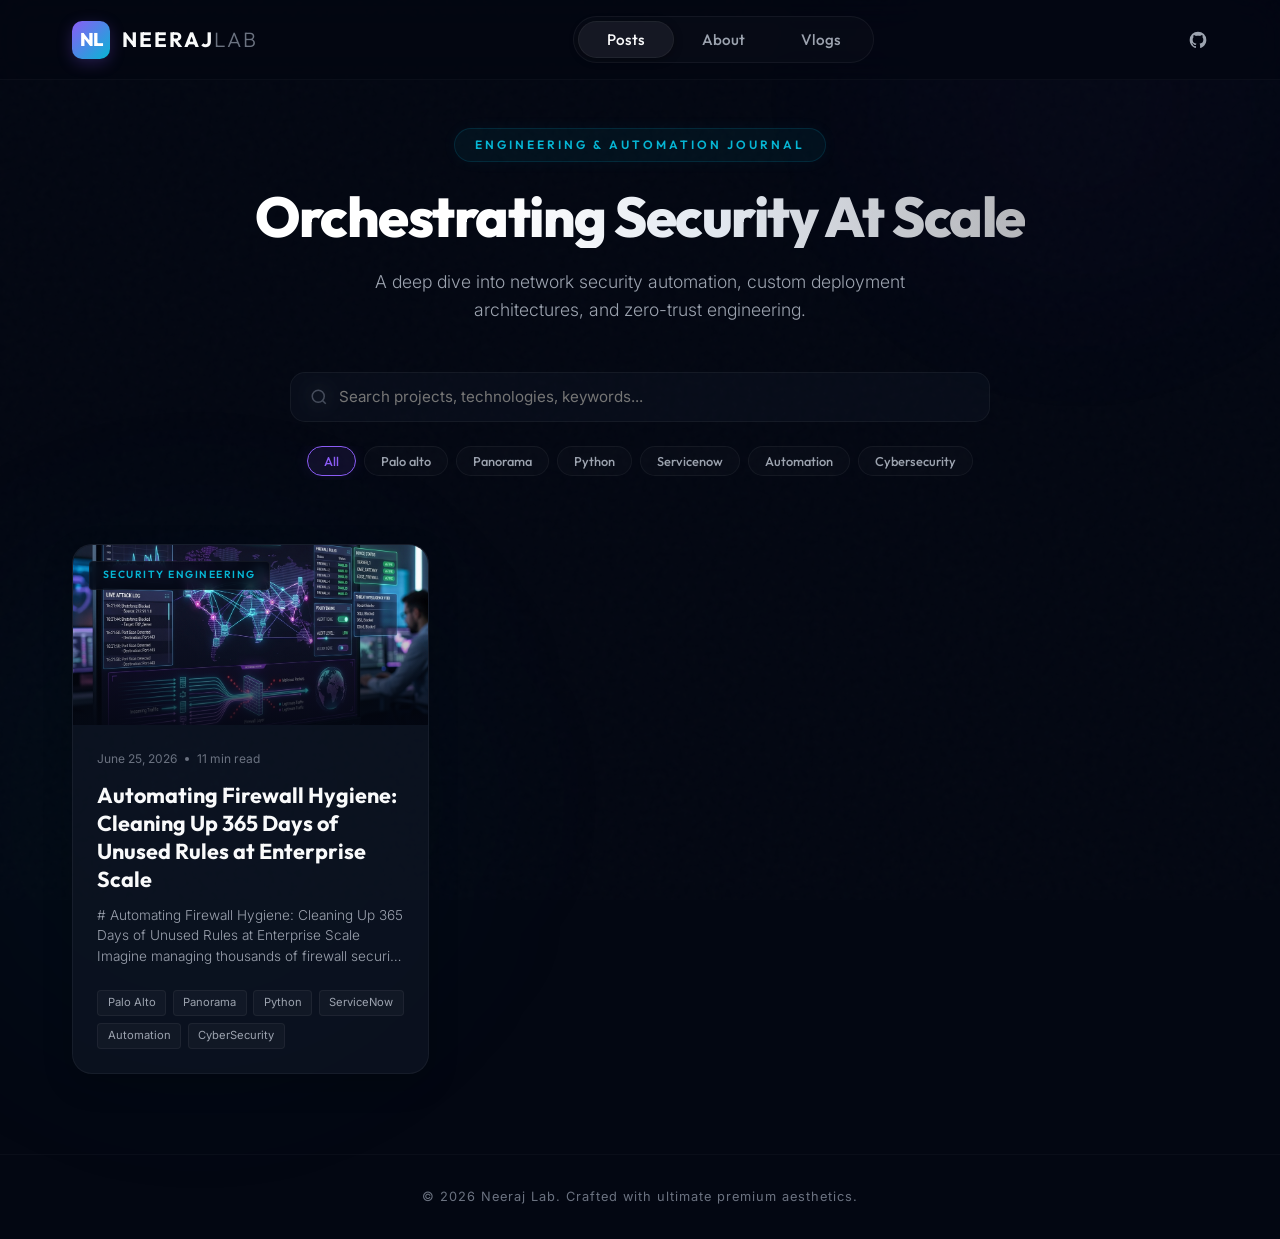
==== projects/index.html @ 839e4017 "feat: deploy premium portfolio portal and first sanitized blog post" ====
<!DOCTYPE html>
<html lang="en">
<head>
    <meta charset="UTF-8">
    <meta name="viewport" content="width=device-width, initial-scale=1.0">
    <title>Neeraj Lab | Projects & Engineering Journal</title>
    <link rel="preconnect" href="https://fonts.googleapis.com">
    <link rel="preconnect" href="https://fonts.gstatic.com" crossorigin>
    <link href="https://fonts.googleapis.com/css2?family=Inter:wght@300;400;500;600&family=Outfit:wght@200;300;400;600;700;800&family=Fira+Code:wght@400;500&display=swap" rel="stylesheet">
    <link rel="stylesheet" href="./style.css">
</head>
<body>
    <!-- Background Accents -->
    <div class="bg-glow bg-glow-1"></div>
    <div class="bg-glow bg-glow-2"></div>
    <div class="bg-noise"></div>

    <!-- Header Navigation -->
    <header class="navbar">
        <div class="nav-container">
            <a href="../" class="nav-brand">
                <span class="brand-symbol">NL</span>
                <span class="brand-text">NEERAJ<span class="dimmed">LAB</span></span>
            </a>
            
            <nav class="nav-tabs" role="tablist">
                <button class="tab-btn active" data-tab="posts" role="tab" aria-selected="true">
                    Posts
                </button>
                <button class="tab-btn" data-tab="about" role="tab" aria-selected="false">
                    About
                </button>
                <button class="tab-btn" data-tab="vlogs" role="tab" aria-selected="false">
                    Vlogs
                </button>
            </nav>
            
            <div class="nav-social">
                <a href="https://github.com/neerajlab" target="_blank" aria-label="GitHub" class="social-link">
                    <svg viewBox="0 0 24 24" width="20" height="20" fill="currentColor"><path d="M12 2A10 10 0 0 0 2 12c0 4.42 2.87 8.17 6.84 9.5.5.08.66-.23.66-.5v-1.69c-2.77.6-3.36-1.34-3.36-1.34-.46-1.16-1.11-1.47-1.11-1.47-.9-.62.07-.6.07-.6 1 .07 1.53 1.03 1.53 1.03.9 1.52 2.34 1.07 2.91.83.09-.65.35-1.09.63-1.34-2.22-.25-4.55-1.11-4.55-4.92 0-1.11.38-2 1.03-2.71-.1-.25-.45-1.29.1-2.64 0 0 .84-.27 2.75 1.02.79-.22 1.65-.33 2.5-.33.85 0 1.71.11 2.5.33 1.91-1.29 2.75-1.02 2.75-1.02.55 1.35.2 2.39.1 2.64.65.71 1.03 1.6 1.03 2.71 0 3.82-2.34 4.66-4.57 4.91.36.31.69.92.69 1.85V21c0 .27.16.59.67.5C19.14 20.16 22 16.42 22 12A10 10 0 0 0 12 2z"/></svg>
                </a>
            </div>
        </div>
    </header>

    <!-- Main Workspace Content -->
    <main class="main-content">
        
        <!-- ================= POSTS TAB ================= -->
        <section id="tab-posts" class="tab-panel active" role="tabpanel">
            <!-- Hero Banner -->
            <div class="hero-section">
                <div class="category-pill">Engineering & Automation Journal</div>
                <h1 class="hero-title">Orchestrating Security At Scale</h1>
                <p class="hero-desc">
                    A deep dive into network security automation, custom deployment architectures, and zero-trust engineering.
                </p>
                
                <!-- Search & Filters -->
                <div class="filter-bar">
                    <div class="search-box">
                        <svg class="search-icon" viewBox="0 0 24 24" width="18" height="18" fill="none" stroke="currentColor" stroke-width="2"><circle cx="11" cy="11" r="8"></circle><line x1="21" y1="21" x2="16.65" y2="16.65"></line></svg>
                        <input type="text" id="search-input" placeholder="Search projects, technologies, keywords...">
                    </div>
                    <div class="tag-filters-container">
                        <div class="tag-filters" id="tag-filters-list">
                            <button class="filter-tag active" data-tag="all">All</button>
                            <!-- Dynamically generated tags will go here -->
                        </div>
                    </div>
                </div>
            </div>

            <!-- Projects Grid -->
            <div class="projects-grid" id="projects-grid">
                <!-- Loading State -->
                <div class="loading-state">
                    <div class="spinner"></div>
                    <p>Fetching engineering assets...</p>
                </div>
            </div>
        </section>

        <!-- ================= ABOUT TAB ================= -->
        <section id="tab-about" class="tab-panel" role="tabpanel">
            <div class="about-container">
                <div class="about-hero">
                    <div class="about-avatar-container">
                        <div class="about-avatar">NL</div>
                    </div>
                    <h2 class="about-name">Neeraj</h2>
                    <p class="about-title">Network Security Automation Architect</p>
                    <p class="about-bio">
                        Specializing in programmatic network security, firewall lifecycle automation, and enterprise secure infrastructure orchestration. Leveraging Python, custom REST integrations, and modern automation pipelines to transform manual operations into bulletproof infrastructure-as-code.
                    </p>
                </div>

                <div class="about-details-grid">
                    <!-- Skills Panel -->
                    <div class="about-card glow-card">
                        <h3 class="about-card-title">Technical Expertise</h3>
                        <div class="skills-grid">
                            <div class="skill-category">
                                <h4>Network Security</h4>
                                <div class="skill-tags">
                                    <span>Palo Alto Panorama</span>
                                    <span>Firewall Hygiene</span>
                                    <span>ACL Orchestration</span>
                                    <span>Zero-Trust Architecture</span>
                                </div>
                            </div>
                            <div class="skill-category">
                                <h4>Automation & Dev</h4>
                                <div class="skill-tags">
                                    <span>Python</span>
                                    <span>REST APIs</span>
                                    <span>SQL / SQLite</span>
                                    <span>CI/CD Pipelines</span>
                                    <span>Bash / PowerShell</span>
                                </div>
                            </div>
                            <div class="skill-category">
                                <h4>Integrations</h4>
                                <div class="skill-tags">
                                    <span>ServiceNow ITSM</span>
                                    <span>Microsoft Entra SSO</span>
                                    <span>XML/JSON Parsing</span>
                                    <span>Orchestration Hubs</span>
                                </div>
                            </div>
                        </div>
                    </div>

                    <!-- Core Philosophy Panel -->
                    <div class="about-card glow-card">
                        <h3 class="about-card-title">Operational Philosophy</h3>
                        <ul class="philosophy-list">
                            <li>
                                <strong>Safety First:</strong> Automation should never increase risk. Every pipeline must incorporate deterministic validation gates and human-in-the-loop review checks.
                            </li>
                            <li>
                                <strong>No Bloat:</strong> Design software that operates with minimal external dependencies. Lean architectures are easier to maintain, review, and secure.
                            </li>
                            <li>
                                <strong>Complete Visibility:</strong> A script is not enough. Enterprise solutions require logging, state management, and intuitive visual dashboarding to allow cross-team collaboration.
                            </li>
                        </ul>
                    </div>
                </div>
            </div>
        </section>

        <!-- ================= VLOGS TAB ================= -->
        <section id="tab-vlogs" class="tab-panel" role="tabpanel">
            <div class="vlogs-container">
                <div class="hero-section">
                    <div class="category-pill">Demonstrations & Video Logs</div>
                    <h1 class="hero-title">Video Walkthroughs</h1>
                    <p class="hero-desc">
                        Watch high-fidelity demonstrations of security dashboards, deployment pipelines, and automation tools in action.
                    </p>
                </div>

                <div class="vlogs-grid" id="vlogs-grid">
                    <!-- Dynamic or Static Vlog showcases will go here -->
                    <div class="vlog-card glow-card">
                        <div class="vlog-video-wrapper">
                            <img src="./assets/demo_walkthrough.gif" alt="Automated Firewall Hygiene Pipeline Demo Walkthrough" style="width: 100%; height: 100%; object-fit: cover; display: block;">
                        </div>
                        <div class="vlog-info">
                            <span class="vlog-date">June 25, 2026</span>
                            <h3 class="vlog-title">Automated Firewall Hygiene System Demo</h3>
                            <p class="vlog-desc">
                                A comprehensive walkthrough of the 5-stage firewall hygiene dashboard. Witness the ServiceNow user resolution, the review decision portal, and the automated Palo Alto Panorama XML API policy execution.
                            </p>
                        </div>
                    </div>
                </div>
            </div>
        </section>
    </main>

    <!-- Immersive Reading Overlay -->
    <div class="post-overlay" id="post-overlay" aria-hidden="true" role="dialog">
        <div class="overlay-container">
            <!-- Close Button -->
            <button class="close-overlay-btn" id="close-overlay" aria-label="Close article">
                <svg viewBox="0 0 24 24" width="24" height="24" fill="none" stroke="currentColor" stroke-width="2"><line x1="18" y1="6" x2="6" y2="18"></line><line x1="6" y1="6" x2="18" y2="18"></line></svg>
            </button>

            <!-- Article Body Wrapper -->
            <article class="article-content" id="article-content">
                <!-- Dynamic content injected here -->
            </article>
        </div>
    </div>

    <!-- Footer -->
    <footer class="footer">
        <p>&copy; 2026 Neeraj Lab. Crafted with ultimate premium aesthetics.</p>
    </footer>

    <script src="./script.js"></script>
</body>
</html>
---- projects/style.css ----
/* Core Theme Variables */
:root {
    --bg-color: #030712;
    --card-bg: rgba(17, 24, 39, 0.6);
    --card-border: rgba(255, 255, 255, 0.05);
    --card-border-hover: rgba(139, 92, 246, 0.3);
    --text-primary: #f9fafb;
    --text-secondary: #9ca3af;
    --text-muted: #6b7280;
    
    /* Luxury Accents */
    --accent-color: #8b5cf6;       /* Hyper Violet */
    --accent-cyan: #06b6d4;        /* Electric Cyan */
    --accent-glow-1: rgba(139, 92, 246, 0.06);
    --accent-glow-2: rgba(6, 182, 212, 0.06);
    
    /* Layout */
    --max-width: 1200px;
    --navbar-height: 80px;
    
    /* Typography */
    --font-heading: 'Outfit', sans-serif;
    --font-body: 'Inter', sans-serif;
    --font-mono: 'Fira Code', monospace;
}

/* Base Resets */
* {
    box-sizing: border-box;
    margin: 0;
    padding: 0;
}

body {
    background-color: var(--bg-color);
    color: var(--text-primary);
    font-family: var(--font-body);
    line-height: 1.6;
    overflow-x: hidden;
    min-height: 100vh;
    position: relative;
}

/* Premium Background Effects */
.bg-glow {
    position: fixed;
    border-radius: 50%;
    filter: blur(120px);
    pointer-events: none;
    z-index: -2;
    opacity: 0.8;
}

.bg-glow-1 {
    width: 600px;
    height: 600px;
    background: radial-gradient(circle, var(--accent-glow-1) 0%, rgba(0,0,0,0) 70%);
    top: -200px;
    right: -100px;
}

.bg-glow-2 {
    width: 800px;
    height: 800px;
    background: radial-gradient(circle, var(--accent-glow-2) 0%, rgba(0,0,0,0) 70%);
    bottom: -300px;
    left: -200px;
}

.bg-noise {
    position: fixed;
    top: 0;
    left: 0;
    width: 100%;
    height: 100%;
    background-image: url("data:image/svg+xml,%3Csvg viewBox='0 0 200 200' xmlns='http://www.w3.org/2000/svg'%3E%3Cfilter id='noiseFilter'%3E%3CfeTurbulence type='fractalNoise' baseFrequency='0.65' numOctaves='3' stitchTiles='stitch'/%3E%3C/filter%3E%3Crect width='100%25' height='100%25' filter='url(%23noiseFilter)' opacity='0.015'/%3E%3C/svg%3E");
    pointer-events: none;
    z-index: -1;
}

/* Custom Scrollbar */
::-webkit-scrollbar {
    width: 8px;
    height: 8px;
}

::-webkit-scrollbar-track {
    background: #030712;
}

::-webkit-scrollbar-thumb {
    background: rgba(255, 255, 255, 0.1);
    border-radius: 10px;
    border: 2px solid #030712;
}

::-webkit-scrollbar-thumb:hover {
    background: var(--accent-color);
}

/* Navbar */
.navbar {
    position: fixed;
    top: 0;
    left: 0;
    width: 100%;
    height: var(--navbar-height);
    background: rgba(3, 7, 18, 0.7);
    backdrop-filter: blur(20px);
    -webkit-backdrop-filter: blur(20px);
    border-bottom: 1px solid rgba(255, 255, 255, 0.03);
    z-index: 100;
    display: flex;
    align-items: center;
}

.nav-container {
    width: 100%;
    max-width: var(--max-width);
    margin: 0 auto;
    padding: 0 2rem;
    display: flex;
    justify-content: space-between;
    align-items: center;
}

.nav-brand {
    display: flex;
    align-items: center;
    gap: 0.75rem;
    text-decoration: none;
    color: var(--text-primary);
}

.brand-symbol {
    background: linear-gradient(135deg, var(--accent-color) 0%, var(--accent-cyan) 100%);
    color: #ffffff;
    font-family: var(--font-heading);
    font-weight: 800;
    font-size: 1.15rem;
    width: 38px;
    height: 38px;
    display: flex;
    align-items: center;
    justify-content: center;
    border-radius: 10px;
    box-shadow: 0 4px 15px rgba(139, 92, 246, 0.25);
    letter-spacing: -1px;
}

.brand-text {
    font-family: var(--font-heading);
    font-weight: 700;
    font-size: 1.3rem;
    letter-spacing: 2px;
}

.brand-text .dimmed {
    color: var(--text-muted);
    font-weight: 300;
}

.nav-tabs {
    display: flex;
    background: rgba(255, 255, 255, 0.02);
    padding: 4px;
    border-radius: 30px;
    border: 1px solid rgba(255, 255, 255, 0.05);
}

.tab-btn {
    font-family: var(--font-heading);
    background: none;
    border: none;
    color: var(--text-secondary);
    padding: 0.5rem 1.75rem;
    font-size: 0.95rem;
    font-weight: 500;
    cursor: pointer;
    border-radius: 20px;
    transition: all 0.3s cubic-bezier(0.16, 1, 0.3, 1);
}

.tab-btn:hover {
    color: var(--text-primary);
}

.tab-btn.active {
    background: rgba(255, 255, 255, 0.06);
    color: var(--text-primary);
    box-shadow: 0 2px 10px rgba(0, 0, 0, 0.3);
    border: 1px solid rgba(255, 255, 255, 0.05);
}

.nav-social {
    display: flex;
    align-items: center;
}

.social-link {
    color: var(--text-secondary);
    transition: color 0.3s ease;
    display: flex;
    align-items: center;
}

.social-link:hover {
    color: var(--accent-cyan);
}

/* Main Content Wrapper */
.main-content {
    max-width: var(--max-width);
    margin: 0 auto;
    padding: calc(var(--navbar-height) + 3rem) 2rem 5rem 2rem;
    min-height: calc(100vh - var(--navbar-height));
}

/* Tab Panels */
.tab-panel {
    display: none;
    animation: panelFadeIn 0.6s cubic-bezier(0.16, 1, 0.3, 1) forwards;
}

.tab-panel.active {
    display: block;
}

@keyframes panelFadeIn {
    from {
        opacity: 0;
        transform: translateY(15px);
    }
    to {
        opacity: 1;
        transform: translateY(0);
    }
}

/* Hero Section */
.hero-section {
    display: flex;
    flex-direction: column;
    align-items: center;
    text-align: center;
    margin-bottom: 4rem;
}

.category-pill {
    font-family: var(--font-heading);
    font-size: 0.75rem;
    font-weight: 600;
    text-transform: uppercase;
    letter-spacing: 3px;
    color: var(--accent-cyan);
    background: rgba(6, 182, 212, 0.06);
    border: 1px solid rgba(6, 182, 212, 0.15);
    padding: 0.4rem 1.25rem;
    border-radius: 50px;
    margin-bottom: 1.5rem;
    box-shadow: 0 0 15px rgba(6, 182, 212, 0.05);
}

.hero-title {
    font-family: var(--font-heading);
    font-size: 3.5rem;
    font-weight: 800;
    letter-spacing: -1.5px;
    line-height: 1.1;
    background: linear-gradient(to right, #ffffff 30%, #e2e8f0 60%, rgba(255,255,255,0.7));
    -webkit-background-clip: text;
    -webkit-text-fill-color: transparent;
    margin-bottom: 1.25rem;
    max-width: 800px;
}

.hero-desc {
    font-size: 1.1rem;
    color: var(--text-secondary);
    font-weight: 300;
    max-width: 600px;
    line-height: 1.6;
    margin-bottom: 3rem;
}

/* Filter Bar */
.filter-bar {
    width: 100%;
    max-width: 700px;
    display: flex;
    flex-direction: column;
    gap: 1.5rem;
    align-items: center;
}

.search-box {
    width: 100%;
    position: relative;
    display: flex;
    align-items: center;
}

.search-icon {
    position: absolute;
    left: 1.25rem;
    color: var(--text-muted);
    pointer-events: none;
    transition: color 0.3s ease;
}

#search-input {
    width: 100%;
    padding: 0.9rem 1.25rem 0.9rem 3rem;
    background: rgba(17, 24, 39, 0.4);
    border: 1px solid rgba(255, 255, 255, 0.05);
    border-radius: 15px;
    color: var(--text-primary);
    font-family: var(--font-body);
    font-size: 0.95rem;
    outline: none;
    transition: all 0.3s cubic-bezier(0.16, 1, 0.3, 1);
    backdrop-filter: blur(10px);
}

#search-input:focus {
    border-color: var(--accent-color);
    box-shadow: 0 0 20px rgba(139, 92, 246, 0.15);
    background: rgba(17, 24, 39, 0.6);
}

#search-input:focus + .search-icon {
    color: var(--accent-color);
}

.tag-filters-container {
    width: 100%;
    overflow-x: auto;
    padding-bottom: 4px;
    display: flex;
    justify-content: center;
}

/* Hide scrollbar for tag filters container */
.tag-filters-container::-webkit-scrollbar {
    display: none;
}

.tag-filters {
    display: flex;
    gap: 0.5rem;
    flex-wrap: nowrap;
}

.filter-tag {
    font-family: var(--font-heading);
    background: rgba(255, 255, 255, 0.02);
    border: 1px solid rgba(255, 255, 255, 0.05);
    color: var(--text-secondary);
    padding: 0.4rem 1rem;
    border-radius: 30px;
    font-size: 0.8rem;
    font-weight: 500;
    cursor: pointer;
    white-space: nowrap;
    transition: all 0.3s ease;
}

.filter-tag:hover {
    color: var(--text-primary);
    border-color: rgba(255, 255, 255, 0.15);
    background: rgba(255, 255, 255, 0.04);
}

.filter-tag.active {
    background: rgba(139, 92, 246, 0.1);
    color: var(--accent-color);
    border-color: var(--accent-color);
    box-shadow: 0 0 15px rgba(139, 92, 246, 0.1);
}

/* Glow Cards & Grids */
.projects-grid {
    display: grid;
    grid-template-columns: repeat(auto-fill, minmax(340px, 1fr));
    gap: 2rem;
    margin-top: 2rem;
}

.glow-card {
    background: var(--card-bg);
    border: 1px solid var(--card-border);
    border-radius: 20px;
    overflow: hidden;
    position: relative;
    display: flex;
    flex-direction: column;
    transition: all 0.4s cubic-bezier(0.16, 1, 0.3, 1);
    backdrop-filter: blur(15px);
    -webkit-backdrop-filter: blur(15px);
    box-shadow: 0 10px 30px rgba(0, 0, 0, 0.2);
}

.glow-card:hover {
    transform: translateY(-5px);
    border-color: var(--card-border-hover);
    box-shadow: 0 20px 40px rgba(139, 92, 246, 0.1);
}

/* Card Visuals */
.card-banner {
    width: 100%;
    height: 180px;
    overflow: hidden;
    position: relative;
    background: #111827;
}

.card-banner img {
    width: 100%;
    height: 100%;
    object-cover: cover;
    object-fit: cover;
    transition: transform 0.6s cubic-bezier(0.16, 1, 0.3, 1);
}

.glow-card:hover .card-banner img {
    transform: scale(1.05);
}

.card-banner-overlay {
    position: absolute;
    top: 0;
    left: 0;
    width: 100%;
    height: 100%;
    background: linear-gradient(to bottom, rgba(3, 7, 18, 0) 40%, rgba(3, 7, 18, 0.85) 100%);
}

.card-category {
    position: absolute;
    top: 1rem;
    left: 1rem;
    background: rgba(3, 7, 18, 0.8);
    backdrop-filter: blur(5px);
    border: 1px solid rgba(255, 255, 255, 0.05);
    color: var(--accent-cyan);
    font-family: var(--font-heading);
    font-size: 0.65rem;
    font-weight: 600;
    text-transform: uppercase;
    letter-spacing: 1.5px;
    padding: 0.3rem 0.8rem;
    border-radius: 4px;
}

/* Card Info */
.card-info {
    padding: 1.5rem;
    display: flex;
    flex-direction: column;
    flex-grow: 1;
    gap: 0.75rem;
}

.card-meta {
    display: flex;
    align-items: center;
    gap: 0.5rem;
    font-size: 0.75rem;
    color: var(--text-muted);
}

.card-meta-dot {
    width: 4px;
    height: 4px;
    border-radius: 50%;
    background-color: var(--text-muted);
}

.card-title {
    font-family: var(--font-heading);
    font-size: 1.35rem;
    font-weight: 700;
    color: var(--text-primary);
    line-height: 1.3;
    transition: color 0.3s ease;
}

.glow-card:hover .card-title {
    color: var(--accent-color);
}

.card-desc {
    font-size: 0.85rem;
    color: var(--text-secondary);
    font-weight: 300;
    line-height: 1.5;
    /* Limit to 3 lines */
    display: -webkit-box;
    -webkit-line-clamp: 3;
    -webkit-box-orient: vertical;
    overflow: hidden;
}

.card-tags {
    display: flex;
    flex-wrap: wrap;
    gap: 0.4rem;
    margin-top: auto;
    padding-top: 0.75rem;
}

.card-tag {
    font-size: 0.7rem;
    color: var(--text-secondary);
    background: rgba(255, 255, 255, 0.03);
    border: 1px solid rgba(255, 255, 255, 0.05);
    padding: 0.2rem 0.6rem;
    border-radius: 4px;
}

/* Loading & Empty States */
.loading-state, .empty-state {
    grid-column: 1 / -1;
    display: flex;
    flex-direction: column;
    align-items: center;
    justify-content: center;
    padding: 6rem 2rem;
    text-align: center;
    gap: 1rem;
    background: var(--card-bg);
    border: 1px solid var(--card-border);
    border-radius: 20px;
    backdrop-filter: blur(10px);
}

.spinner {
    width: 40px;
    height: 40px;
    border: 3px solid rgba(139, 92, 246, 0.1);
    border-top: 3px solid var(--accent-color);
    border-radius: 50%;
    animation: spin 1s linear infinite;
}

@keyframes spin {
    to { transform: rotate(360deg); }
}

.empty-state p {
    color: var(--text-secondary);
    font-size: 1rem;
    font-weight: 300;
}

/* ================= ABOUT SECTION ================= */
.about-container {
    max-width: 800px;
    margin: 0 auto;
    display: flex;
    flex-direction: column;
    gap: 3rem;
}

.about-hero {
    text-align: center;
    display: flex;
    flex-direction: column;
    align-items: center;
    gap: 1rem;
}

.about-avatar-container {
    position: relative;
    margin-bottom: 0.5rem;
}

.about-avatar {
    width: 100px;
    height: 100px;
    border-radius: 50%;
    background: linear-gradient(135deg, var(--accent-color) 0%, var(--accent-cyan) 100%);
    color: #ffffff;
    font-family: var(--font-heading);
    font-weight: 800;
    font-size: 2.5rem;
    display: flex;
    align-items: center;
    justify-content: center;
    box-shadow: 0 10px 25px rgba(139, 92, 246, 0.3);
}

.about-avatar-container::after {
    content: '';
    position: absolute;
    top: -5px;
    left: -5px;
    right: -5px;
    bottom: -5px;
    border-radius: 50%;
    border: 1px solid rgba(139, 92, 246, 0.3);
    animation: pulseAvatar 3s infinite linear;
}

@keyframes pulseAvatar {
    0% { transform: scale(1); opacity: 0.8; }
    50% { transform: scale(1.05); opacity: 0.4; }
    100% { transform: scale(1); opacity: 0.8; }
}

.about-name {
    font-family: var(--font-heading);
    font-size: 2.25rem;
    font-weight: 800;
}

.about-title {
    font-family: var(--font-heading);
    font-size: 1rem;
    font-weight: 500;
    text-transform: uppercase;
    letter-spacing: 2px;
    color: var(--accent-cyan);
}

.about-bio {
    font-size: 1.05rem;
    color: var(--text-secondary);
    font-weight: 300;
    line-height: 1.7;
    margin-top: 0.5rem;
}

.about-details-grid {
    display: grid;
    grid-template-columns: 1fr;
    gap: 2rem;
}

@media (min-width: 768px) {
    .about-details-grid {
        grid-template-columns: 1fr 1fr;
    }
}

.about-card {
    padding: 2rem;
}

.about-card-title {
    font-family: var(--font-heading);
    font-size: 1.35rem;
    font-weight: 700;
    margin-bottom: 1.5rem;
    position: relative;
    padding-bottom: 0.5rem;
}

.about-card-title::after {
    content: '';
    position: absolute;
    bottom: 0;
    left: 0;
    width: 40px;
    height: 2px;
    background: var(--accent-color);
}

.skills-grid {
    display: flex;
    flex-direction: column;
    gap: 1.25rem;
}

.skill-category h4 {
    font-family: var(--font-heading);
    font-size: 0.9rem;
    font-weight: 600;
    color: var(--text-primary);
    margin-bottom: 0.5rem;
}

.skill-tags {
    display: flex;
    flex-wrap: wrap;
    gap: 0.5rem;
}

.skill-tags span {
    font-size: 0.75rem;
    background: rgba(255, 255, 255, 0.03);
    border: 1px solid rgba(255, 255, 255, 0.05);
    color: var(--text-secondary);
    padding: 0.3rem 0.75rem;
    border-radius: 30px;
}

.philosophy-list {
    list-style: none;
    display: flex;
    flex-direction: column;
    gap: 1.25rem;
}

.philosophy-list li {
    font-size: 0.9rem;
    color: var(--text-secondary);
    position: relative;
    padding-left: 1.5rem;
}

.philosophy-list li::before {
    content: '→';
    position: absolute;
    left: 0;
    top: 0;
    color: var(--accent-color);
    font-weight: 700;
}

/* ================= VLOGS SECTION ================= */
.vlogs-container {
    max-width: 1000px;
    margin: 0 auto;
}

.vlogs-grid {
    display: grid;
    grid-template-columns: repeat(auto-fill, minmax(400px, 1fr));
    gap: 2.5rem;
    margin-top: 2rem;
}

@media (max-width: 600px) {
    .vlogs-grid {
        grid-template-columns: 1fr;
    }
}

.vlog-card {
    display: flex;
    flex-direction: column;
    overflow: hidden;
}

.vlog-video-wrapper {
    position: relative;
    width: 100%;
    padding-top: 56.25%; /* 16:9 Aspect Ratio */
    background: #0d1117;
}

.vlog-video-placeholder {
    position: absolute;
    top: 0;
    left: 0;
    width: 100%;
    height: 100%;
    display: flex;
    flex-direction: column;
    align-items: center;
    justify-content: center;
    gap: 1rem;
    background: linear-gradient(135deg, rgba(17, 24, 39, 0.8) 0%, rgba(3, 7, 18, 0.9) 100%);
    cursor: pointer;
}

.play-button {
    width: 60px;
    height: 60px;
    border-radius: 50%;
    background: rgba(139, 92, 246, 0.2);
    border: 1px solid var(--accent-color);
    color: var(--accent-color);
    display: flex;
    align-items: center;
    justify-content: center;
    transition: all 0.3s ease;
    box-shadow: 0 0 20px rgba(139, 92, 246, 0.2);
}

.vlog-video-placeholder:hover .play-button {
    background: var(--accent-color);
    color: #ffffff;
    transform: scale(1.1);
    box-shadow: 0 0 30px rgba(139, 92, 246, 0.5);
}

.placeholder-text {
    font-family: var(--font-heading);
    font-size: 0.85rem;
    letter-spacing: 2px;
    text-transform: uppercase;
    color: var(--text-secondary);
    font-weight: 500;
}

.vlog-info {
    padding: 1.5rem;
    display: flex;
    flex-direction: column;
    gap: 0.5rem;
}

.vlog-date {
    font-size: 0.75rem;
    color: var(--text-muted);
}

.vlog-title {
    font-family: var(--font-heading);
    font-size: 1.25rem;
    font-weight: 700;
}

.vlog-desc {
    font-size: 0.85rem;
    color: var(--text-secondary);
    line-height: 1.5;
    font-weight: 300;
}

/* ================= OVERLAY READING EXPERIENCE ================= */
.post-overlay {
    position: fixed;
    top: 0;
    left: 0;
    width: 100%;
    height: 100%;
    background: rgba(3, 7, 18, 0.95);
    backdrop-filter: blur(20px);
    -webkit-backdrop-filter: blur(20px);
    z-index: 1000;
    display: flex;
    justify-content: center;
    opacity: 0;
    pointer-events: none;
    transition: opacity 0.5s cubic-bezier(0.16, 1, 0.3, 1);
}

.post-overlay.active {
    opacity: 1;
    pointer-events: all;
}

.overlay-container {
    width: 100%;
    max-width: 850px;
    height: 100%;
    overflow-y: auto;
    padding: 6rem 2rem 6rem 2rem;
    position: relative;
    display: flex;
    flex-direction: column;
}

/* Hide scrollbar for overlay container */
.overlay-container::-webkit-scrollbar {
    width: 6px;
}
.overlay-container::-webkit-scrollbar-track {
    background: transparent;
}
.overlay-container::-webkit-scrollbar-thumb {
    background: rgba(255, 255, 255, 0.15);
    border-radius: 10px;
}

.close-overlay-btn {
    position: fixed;
    top: 2rem;
    right: 2rem;
    background: rgba(255, 255, 255, 0.03);
    border: 1px solid rgba(255, 255, 255, 0.05);
    color: var(--text-secondary);
    width: 46px;
    height: 46px;
    border-radius: 50%;
    cursor: pointer;
    display: flex;
    align-items: center;
    justify-content: center;
    transition: all 0.3s ease;
    z-index: 1010;
}

.close-overlay-btn:hover {
    color: var(--text-primary);
    border-color: rgba(255, 255, 255, 0.2);
    background: rgba(255, 255, 255, 0.08);
    transform: rotate(90deg);
}

/* Typography & Markdown Rendering */
.article-content {
    color: #d1d5db; /* Light grey body text */
    font-family: var(--font-body);
    font-size: 1.05rem;
    line-height: 1.75;
}

/* Header & Meta */
.article-header {
    margin-bottom: 3rem;
    display: flex;
    flex-direction: column;
    gap: 1rem;
}

.article-header-meta {
    display: flex;
    align-items: center;
    gap: 0.75rem;
    font-size: 0.8rem;
    color: var(--accent-cyan);
    text-transform: uppercase;
    letter-spacing: 2px;
    font-family: var(--font-heading);
    font-weight: 600;
}

.article-header-title {
    font-family: var(--font-heading);
    font-size: 2.75rem;
    font-weight: 800;
    line-height: 1.2;
    letter-spacing: -1px;
    color: var(--text-primary);
}

.article-header-date {
    font-size: 0.85rem;
    color: var(--text-muted);
}

.article-cover {
    width: 100%;
    max-height: 380px;
    border-radius: 20px;
    overflow: hidden;
    border: 1px solid rgba(255, 255, 255, 0.05);
    margin-bottom: 3rem;
    background: #0d1117;
}

.article-cover img {
    width: 100%;
    height: 100%;
    object-fit: cover;
    object-cover: cover;
}

/* Markdown Elements Styling */
.article-body h2 {
    font-family: var(--font-heading);
    font-size: 1.75rem;
    font-weight: 700;
    color: var(--text-primary);
    margin-top: 2.5rem;
    margin-bottom: 1rem;
    position: relative;
    padding-bottom: 0.5rem;
    border-bottom: 1px solid rgba(255, 255, 255, 0.05);
}

.article-body h3 {
    font-family: var(--font-heading);
    font-size: 1.35rem;
    font-weight: 600;
    color: var(--text-primary);
    margin-top: 2rem;
    margin-bottom: 0.75rem;
}

.article-body p {
    margin-bottom: 1.5rem;
    font-weight: 300;
}

.article-body ul, .article-body ol {
    margin-bottom: 1.5rem;
    padding-left: 1.5rem;
    font-weight: 300;
}

.article-body li {
    margin-bottom: 0.5rem;
}

/* Code Blocks */
.article-body pre {
    background: #090d16;
    border: 1px solid rgba(255, 255, 255, 0.04);
    border-radius: 12px;
    padding: 1.25rem;
    overflow-x: auto;
    margin: 1.5rem 0;
    font-family: var(--font-mono);
    font-size: 0.9rem;
    line-height: 1.5;
}

.article-body code {
    font-family: var(--font-mono);
    font-size: 0.85rem;
    background: rgba(255, 255, 255, 0.05);
    padding: 0.2rem 0.4rem;
    border-radius: 4px;
    color: #e2e8f0;
}

.article-body pre code {
    background: none;
    padding: 0;
    font-size: 0.9rem;
    color: #f1f5f9;
}

/* Blockquotes */
.article-body blockquote {
    background: rgba(139, 92, 246, 0.03);
    border-left: 3px solid var(--accent-color);
    padding: 1rem 1.5rem;
    margin: 1.5rem 0;
    border-radius: 0 8px 8px 0;
}

.article-body blockquote p {
    margin-bottom: 0;
    font-style: italic;
    color: var(--text-secondary);
}

/* Inline Highlights & Keywords */
.tag-highlight {
    color: var(--accent-cyan);
    font-weight: 600;
}

/* Tables */
.article-body table {
    width: 100%;
    border-collapse: collapse;
    margin: 1.5rem 0;
    font-size: 0.9rem;
}

.article-body th, .article-body td {
    padding: 0.75rem 1rem;
    border: 1px solid rgba(255, 255, 255, 0.05);
    text-align: left;
}

.article-body th {
    background: rgba(255, 255, 255, 0.02);
    font-weight: 600;
    font-family: var(--font-heading);
}

.article-body tr:nth-child(even) {
    background: rgba(255, 255, 255, 0.01);
}

/* Footer styling */
.footer {
    border-top: 1px solid rgba(255, 255, 255, 0.03);
    padding: 2rem 1rem;
    text-align: center;
    color: var(--text-muted);
    font-size: 0.8rem;
    letter-spacing: 1px;
    margin-top: auto;
}

/* Responsiveness */
@media (max-width: 900px) {
    .hero-title {
        font-size: 2.5rem;
    }
    .article-header-title {
        font-size: 2.25rem;
    }
}

@media (max-width: 600px) {
    .navbar {
        height: auto;
        padding: 1rem 0;
    }
    
    .nav-container {
        flex-direction: column;
        gap: 1rem;
    }
    
    .main-content {
        padding-top: calc(var(--navbar-height) + 5rem);
    }
    
    .hero-title {
        font-size: 2rem;
    }
    
    .nav-tabs {
        width: 100%;
        justify-content: center;
    }
    
    .tab-btn {
        padding: 0.5rem 1.25rem;
        font-size: 0.85rem;
        flex-grow: 1;
        text-align: center;
    }
    
    .close-overlay-btn {
        top: 1rem;
        right: 1rem;
        width: 40px;
        height: 40px;
    }
    
    .overlay-container {
        padding: 5rem 1rem 3rem 1rem;
    }
}
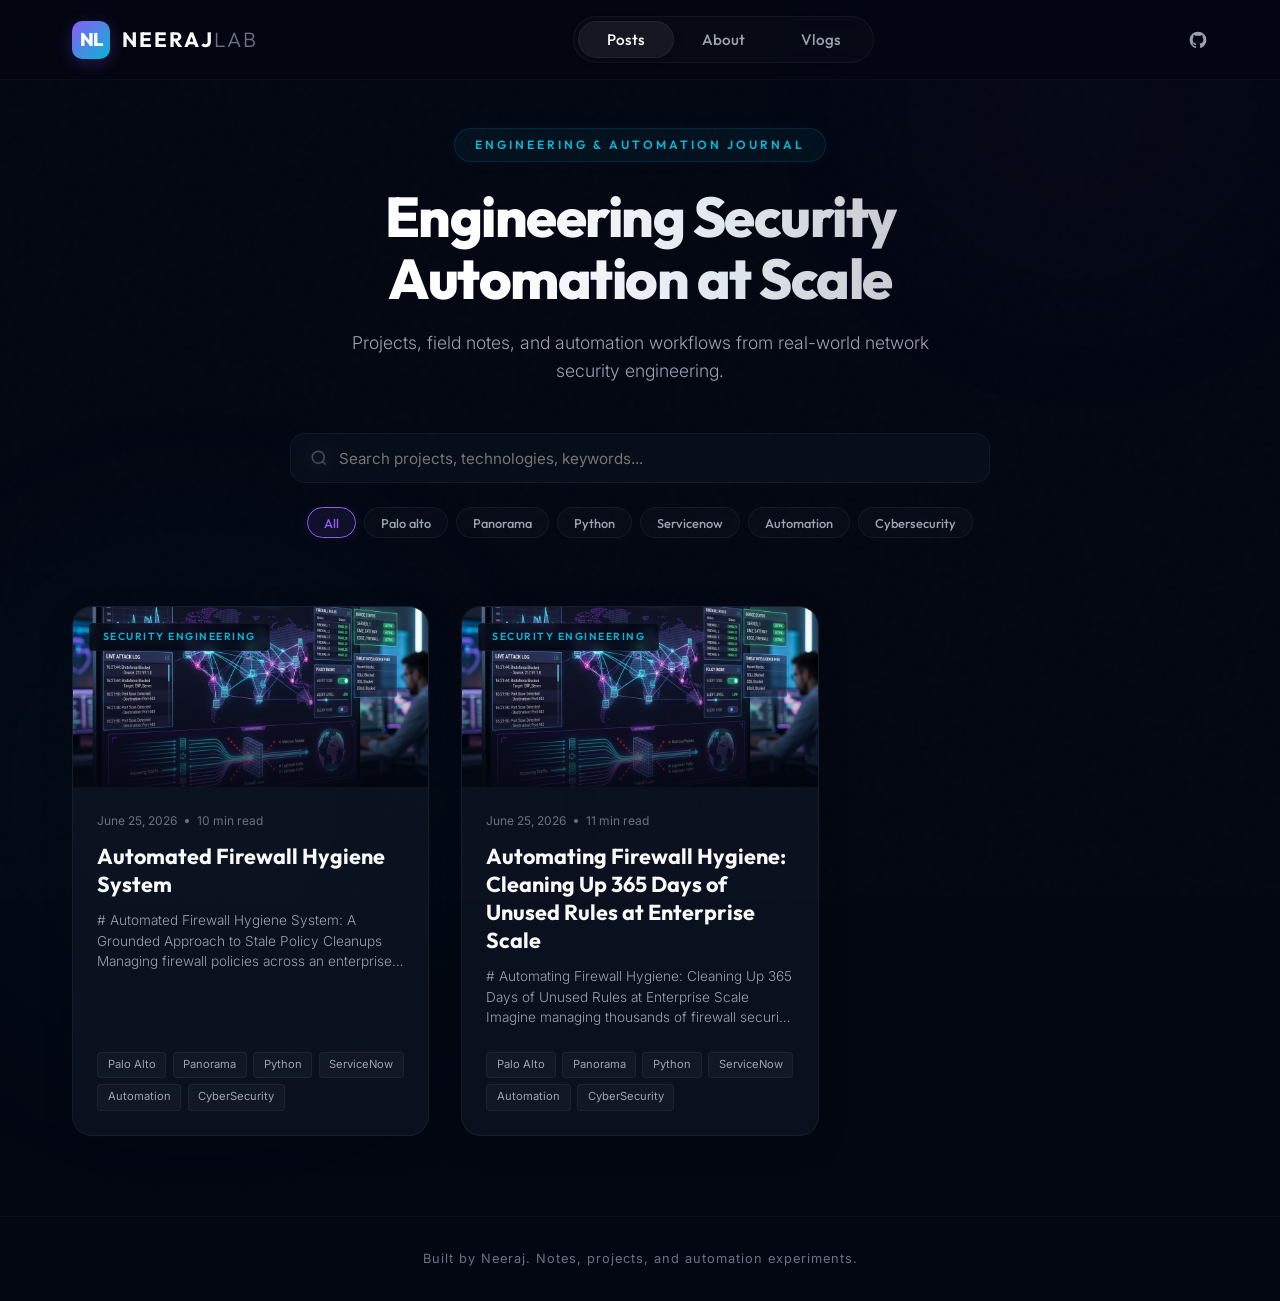
==== commit d2c08d80: "publish: Automated Firewall Hygiene System" ====
--- a/projects/index.html
+++ b/projects/index.html
@@ -51,9 +51,9 @@
             <!-- Hero Banner -->
             <div class="hero-section">
                 <div class="category-pill">Engineering & Automation Journal</div>
-                <h1 class="hero-title">Orchestrating Security At Scale</h1>
+                <h1 class="hero-title">Engineering Security Automation at Scale</h1>
                 <p class="hero-desc">
-                    A deep dive into network security automation, custom deployment architectures, and zero-trust engineering.
+                    Projects, field notes, and automation workflows from real-world network security engineering.
                 </p>
                 
                 <!-- Search & Filters -->
@@ -76,7 +76,7 @@
                 <!-- Loading State -->
                 <div class="loading-state">
                     <div class="spinner"></div>
-                    <p>Fetching engineering assets...</p>
+                    <p>Loading projects...</p>
                 </div>
             </div>
         </section>
@@ -89,9 +89,9 @@
                         <div class="about-avatar">NL</div>
                     </div>
                     <h2 class="about-name">Neeraj</h2>
-                    <p class="about-title">Network Security Automation Architect</p>
+                    <p class="about-title">Network Security Engineer | Automation | Firewall Operations</p>
                     <p class="about-bio">
-                        Specializing in programmatic network security, firewall lifecycle automation, and enterprise secure infrastructure orchestration. Leveraging Python, custom REST integrations, and modern automation pipelines to transform manual operations into bulletproof infrastructure-as-code.
+                        I work on network security, firewall operations, automation, and infrastructure tooling. I use Python, REST APIs, ServiceNow integrations, and security platforms like Palo Alto Panorama to reduce manual work, improve visibility, and make operational workflows safer.
                     </p>
                 </div>
 
@@ -171,7 +171,7 @@
                             <span class="vlog-date">June 25, 2026</span>
                             <h3 class="vlog-title">Automated Firewall Hygiene System Demo</h3>
                             <p class="vlog-desc">
-                                A comprehensive walkthrough of the 5-stage firewall hygiene dashboard. Witness the ServiceNow user resolution, the review decision portal, and the automated Palo Alto Panorama XML API policy execution.
+                                Includes ServiceNow user resolution, review workflows, and Palo Alto Panorama API-based policy automation.
                             </p>
                         </div>
                     </div>
@@ -197,7 +197,7 @@
 
     <!-- Footer -->
     <footer class="footer">
-        <p>&copy; 2026 Neeraj Lab. Crafted with ultimate premium aesthetics.</p>
+        <p>Built by Neeraj. Notes, projects, and automation experiments.</p>
     </footer>
 
     <script src="./script.js"></script>
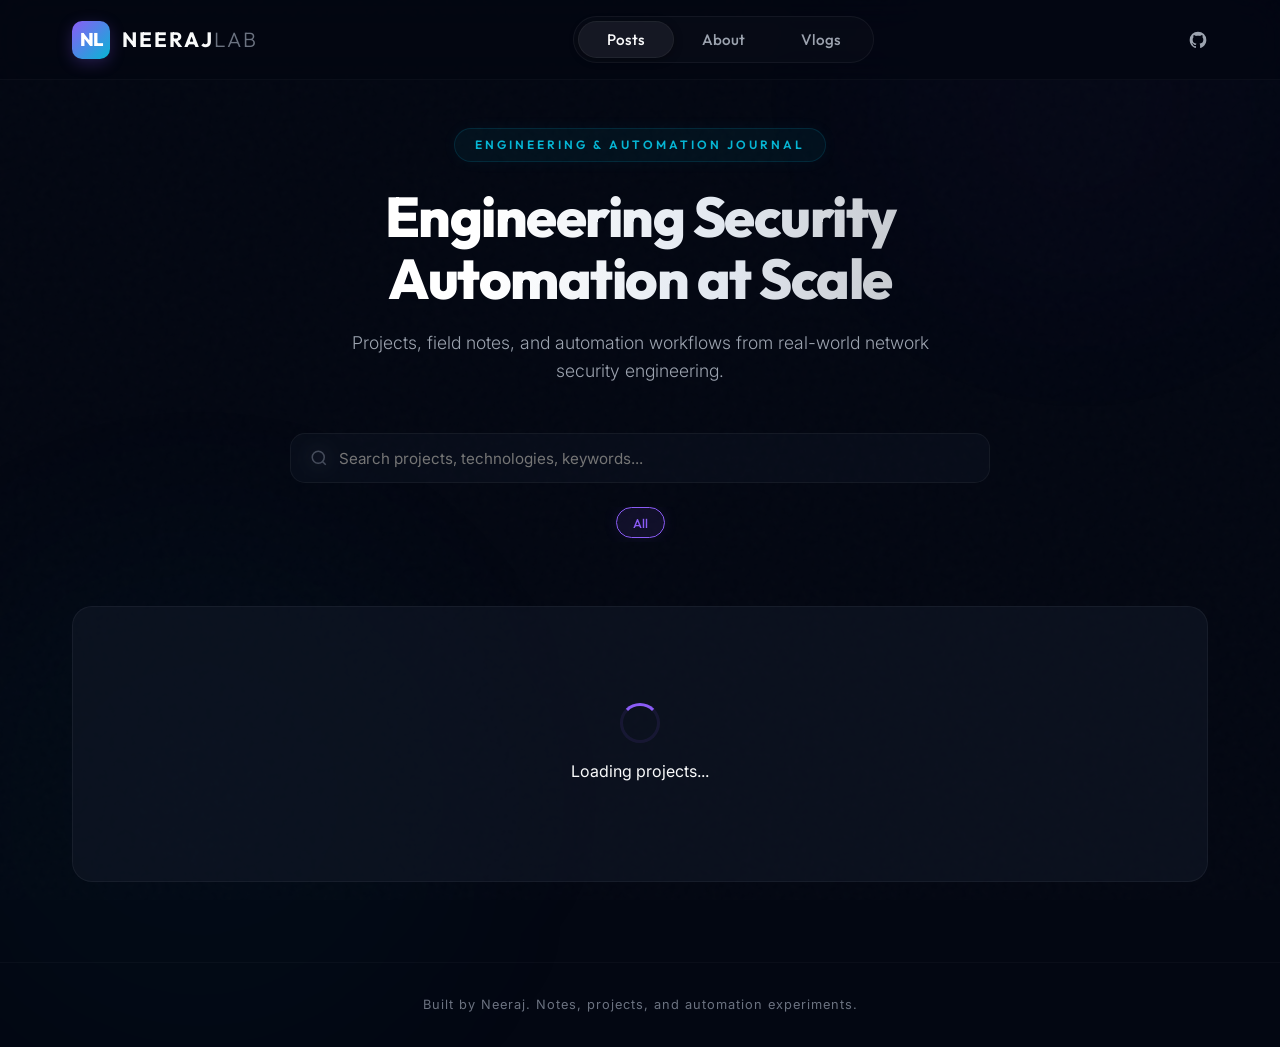
==== commit 2e5f43ea: "publish: Automated Firewall Hygiene System" ====
--- a/projects/index.html
+++ b/projects/index.html
@@ -136,7 +136,7 @@
                         <h3 class="about-card-title">Operational Philosophy</h3>
                         <ul class="philosophy-list">
                             <li>
-                                <strong>Safety First:</strong> Automation should never increase risk. Every pipeline must incorporate deterministic validation gates and human-in-the-loop review checks.
+                                <strong>Safety First:</strong> Automation should never increase risk. Every pipeline must incorporate clear validation gates and human-in-the-loop review checks.
                             </li>
                             <li>
                                 <strong>No Bloat:</strong> Design software that operates with minimal external dependencies. Lean architectures are easier to maintain, review, and secure.
@@ -157,7 +157,7 @@
                     <div class="category-pill">Demonstrations & Video Logs</div>
                     <h1 class="hero-title">Video Walkthroughs</h1>
                     <p class="hero-desc">
-                        Watch high-fidelity demonstrations of security dashboards, deployment pipelines, and automation tools in action.
+                        Watch walkthroughs of security dashboards, automation workflows, and tools in action.
                     </p>
                 </div>
 
--- a/projects/style.css
+++ b/projects/style.css
@@ -1062,6 +1062,32 @@
     background: rgba(255, 255, 255, 0.01);
 }
 
+/* Inline Images and Captions */
+.article-image-container {
+    margin: 2rem 0;
+    text-align: center;
+    background: rgba(255, 255, 255, 0.01);
+    border: 1px solid rgba(255, 255, 255, 0.03);
+    border-radius: 12px;
+    padding: 1rem;
+    box-shadow: 0 4px 30px rgba(0, 0, 0, 0.2);
+}
+
+.article-image-container img {
+    max-width: 100%;
+    height: auto;
+    border-radius: 8px;
+    display: block;
+    margin: 0 auto;
+}
+
+.image-caption {
+    margin-top: 0.75rem;
+    font-size: 0.85rem;
+    color: var(--text-secondary);
+    font-style: italic;
+}
+
 /* Footer styling */
 .footer {
     border-top: 1px solid rgba(255, 255, 255, 0.03);
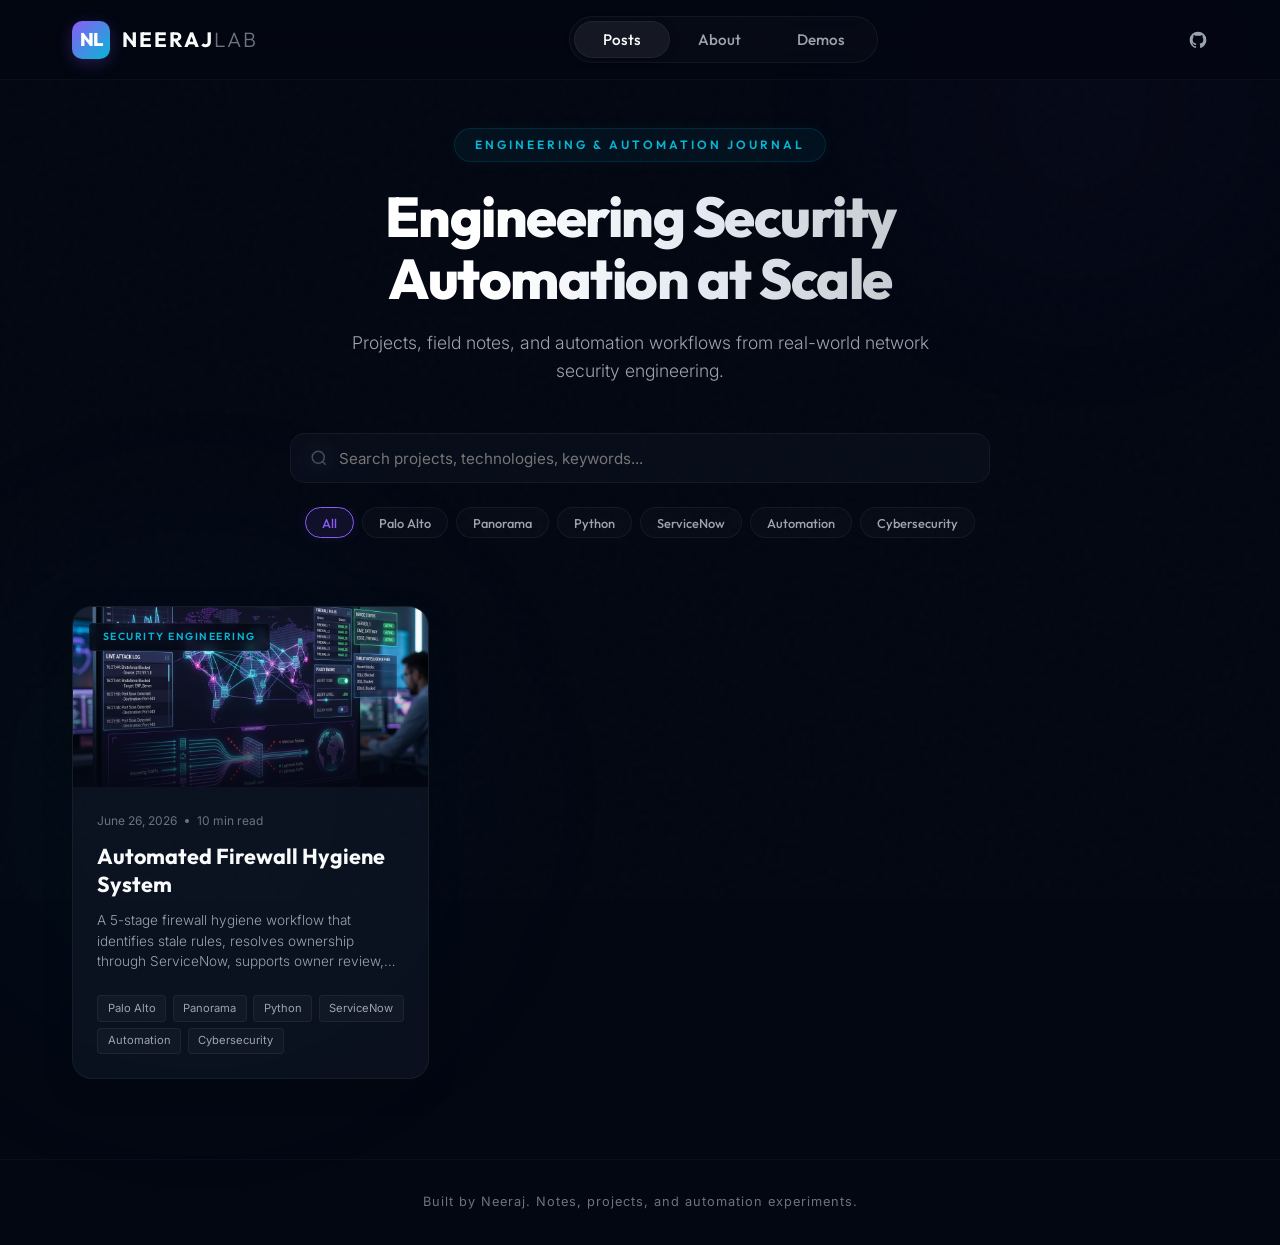
==== commit 0089d664: "publish: Automated Firewall Hygiene System" ====
--- a/projects/index.html
+++ b/projects/index.html
@@ -31,7 +31,7 @@
                     About
                 </button>
                 <button class="tab-btn" data-tab="vlogs" role="tab" aria-selected="false">
-                    Vlogs
+                    Demos
                 </button>
             </nav>
             
@@ -154,7 +154,7 @@
         <section id="tab-vlogs" class="tab-panel" role="tabpanel">
             <div class="vlogs-container">
                 <div class="hero-section">
-                    <div class="category-pill">Demonstrations & Video Logs</div>
+                    <div class="category-pill">Demonstrations & Walkthroughs</div>
                     <h1 class="hero-title">Video Walkthroughs</h1>
                     <p class="hero-desc">
                         Watch walkthroughs of security dashboards, automation workflows, and tools in action.
@@ -168,7 +168,7 @@
                             <img src="./assets/demo_walkthrough.gif" alt="Automated Firewall Hygiene Pipeline Demo Walkthrough" style="width: 100%; height: 100%; object-fit: cover; display: block;">
                         </div>
                         <div class="vlog-info">
-                            <span class="vlog-date">June 25, 2026</span>
+                            <span class="vlog-date">June 26, 2026</span>
                             <h3 class="vlog-title">Automated Firewall Hygiene System Demo</h3>
                             <p class="vlog-desc">
                                 Includes ServiceNow user resolution, review workflows, and Palo Alto Panorama API-based policy automation.
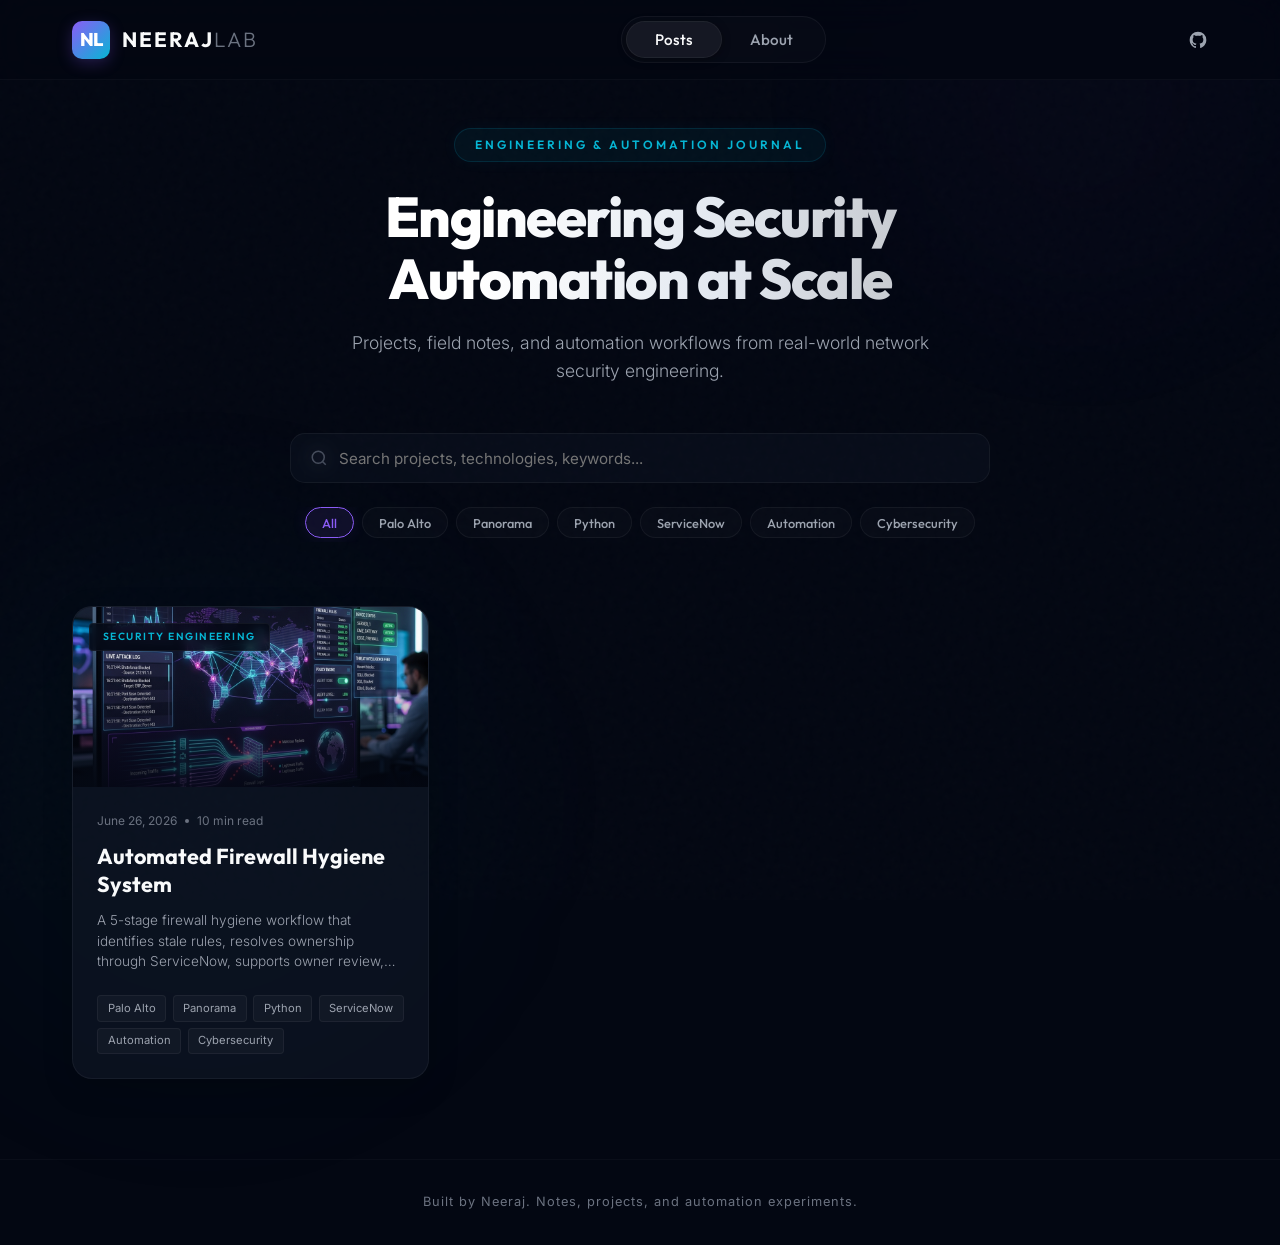
==== commit c2b64d30: "cleanup: hide Demos tab and card walkthrough for now" ====
--- a/projects/index.html
+++ b/projects/index.html
@@ -30,9 +30,11 @@
                 <button class="tab-btn" data-tab="about" role="tab" aria-selected="false">
                     About
                 </button>
+                <!-- 
                 <button class="tab-btn" data-tab="vlogs" role="tab" aria-selected="false">
                     Demos
                 </button>
+                -->
             </nav>
             
             <div class="nav-social">
@@ -151,6 +153,7 @@
         </section>
 
         <!-- ================= VLOGS TAB ================= -->
+        <!-- 
         <section id="tab-vlogs" class="tab-panel" role="tabpanel">
             <div class="vlogs-container">
                 <div class="hero-section">
@@ -162,7 +165,6 @@
                 </div>
 
                 <div class="vlogs-grid" id="vlogs-grid">
-                    <!-- Dynamic or Static Vlog showcases will go here -->
                     <div class="vlog-card glow-card">
                         <div class="vlog-video-wrapper">
                             <img src="./assets/demo_walkthrough.gif" alt="Automated Firewall Hygiene Pipeline Demo Walkthrough" style="width: 100%; height: 100%; object-fit: cover; display: block;">
@@ -178,6 +180,7 @@
                 </div>
             </div>
         </section>
+        -->
     </main>
 
     <!-- Immersive Reading Overlay -->
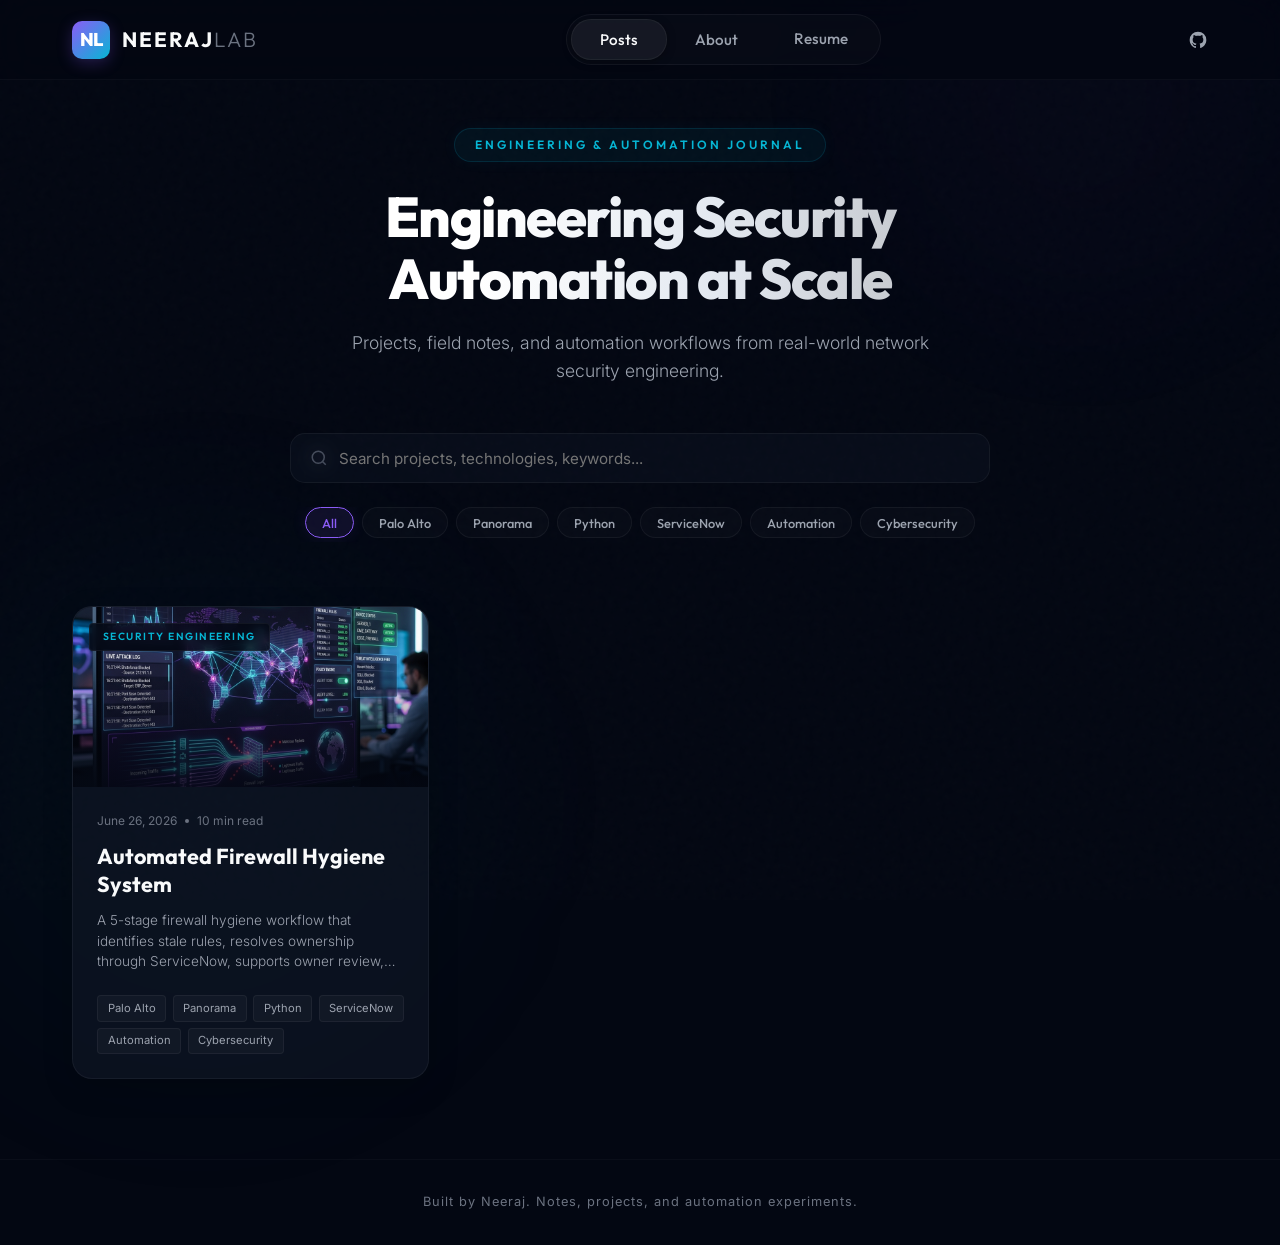
==== commit 83d9d4e5: "feat: add premium professional resume page at /resume" ====
--- a/projects/index.html
+++ b/projects/index.html
@@ -30,6 +30,9 @@
                 <button class="tab-btn" data-tab="about" role="tab" aria-selected="false">
                     About
                 </button>
+                <a href="../resume/" class="tab-btn" style="text-decoration: none; display: inline-flex; align-items: center;">
+                    Resume
+                </a>
                 <!-- 
                 <button class="tab-btn" data-tab="vlogs" role="tab" aria-selected="false">
                     Demos
